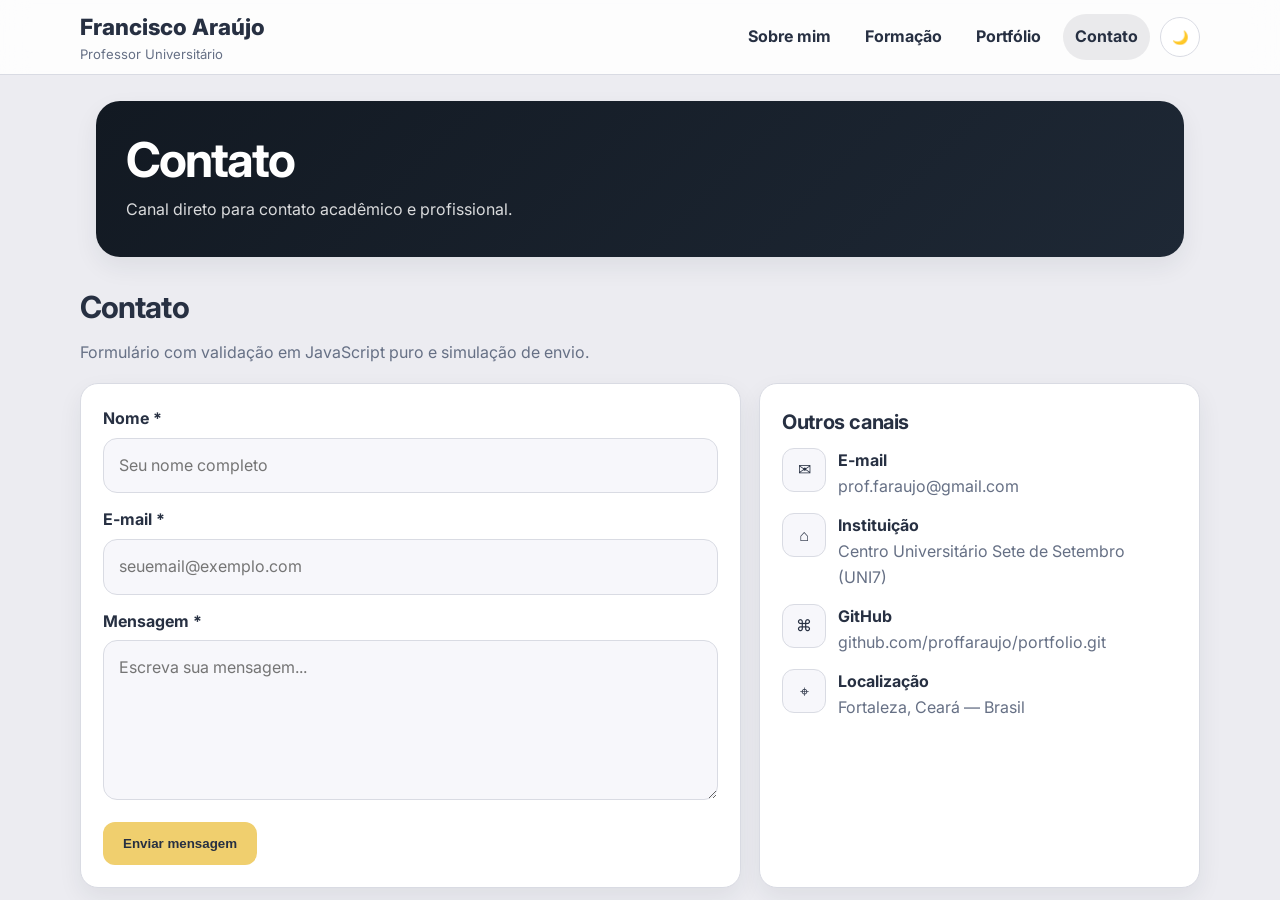
==== contato.html @ e58b44e4 "Upload: Versão final do portfólio com estrutura completa" ====
<!DOCTYPE html>
<html lang="pt-BR" data-tema="claro">
<head>
  <meta charset="UTF-8">
  <meta name="viewport" content="width=device-width, initial-scale=1.0">
  <meta name="description" content="Contato — Prof. Francisco Araújo.">
  <title>Contato — Prof. Francisco Araújo</title>
  <link rel="stylesheet" href="css/style.css?v=final1">
</head>
<body>
  <header class="topbar">
    <div class="nav-wrap">
      <div class="brand">
        <a href="index.html" class="logo">Francisco Araújo</a>
        <span class="role">Professor Universitário</span>
      </div>
      <button class="hamburger" id="hamburger" aria-label="Abrir menu" aria-expanded="false" type="button"><span></span><span></span><span></span></button>
      <div class="nav-links" id="nav-links">
        <a href="index.html">Sobre mim</a>
        <a href="formacao.html">Formação</a>
        <a href="portfolio.html">Portfólio</a>
        <a href="contato.html" class="ativo">Contato</a>
        <div class="nav-actions"><button class="btn-tema" id="btn-tema" aria-label="Alternar tema" type="button">🌙</button></div>
      </div>
    </div>
  </header>

  <main class="section-wrap">
    <section class="page-hero">
      <h1>Contato</h1>
      <p>Canal direto para contato acadêmico e profissional.</p>
    </section>

    <section class="section">
      <h2>Contato</h2>
      <p class="lead">Formulário com validação em JavaScript puro e simulação de envio.</p>
      <div class="form-grid">
        <article class="card">
          <form id="form-contato" novalidate>
            <div class="form-group"><label for="campo-nome">Nome *</label><input id="campo-nome" type="text" placeholder="Seu nome completo"><span class="msg-erro">Por favor, informe seu nome.</span></div>
            <div class="form-group"><label for="campo-email">E-mail *</label><input id="campo-email" type="email" placeholder="seuemail@exemplo.com"><span class="msg-erro">Por favor, informe um e-mail válido.</span></div>
            <div class="form-group"><label for="campo-mensagem">Mensagem *</label><textarea id="campo-mensagem" placeholder="Escreva sua mensagem..."></textarea><span class="msg-erro">Por favor, escreva sua mensagem.</span></div>
            <button class="btn-submit" type="submit">Enviar mensagem</button>
          </form>
        </article>
        <aside class="card">
          <h3>Outros canais</h3>
          <div class="contact-list">
            <div class="contact-item"><div class="icon">✉</div><div><strong>E-mail</strong><p>prof.faraujo@gmail.com</p></div></div>
            <div class="contact-item"><div class="icon">⌂</div><div><strong>Instituição</strong><p>Centro Universitário Sete de Setembro (UNI7)</p></div></div>
            <div class="contact-item"><div class="icon">⌘</div><div><strong>GitHub</strong><p><a href="https://github.com/proffaraujo/portfolio.git" target="_blank" rel="noopener">github.com/proffaraujo/portfolio.git</a></p></div></div>
            <div class="contact-item"><div class="icon">⌖</div><div><strong>Localização</strong><p>Fortaleza, Ceará — Brasil</p></div></div>
          </div>
        </aside>
      </div>
    </section>
  </main>

  <div class="modal-overlay" id="modal-sucesso" role="dialog" aria-modal="true" aria-label="Mensagem enviada">
    <div class="modal-caixa">
      <h3>Mensagem enviada com sucesso!</h3>
      <p>Obrigado pelo contato. Retornarei o mais breve possível.</p>
      <button class="btn-modal-fechar" type="button">Fechar</button>
    </div>
  </div>

  <script src="js/main.js"></script>
</body>
</html>
---- css/style.css ----
@import url('https://fonts.googleapis.com/css2?family=Inter:wght@300;400;500;600;700;800&display=swap');

*{box-sizing:border-box;margin:0;padding:0}
:root{
  --bg:#ececf1;
  --panel:#f5f5fa;
  --surface:#ffffff;
  --surface-soft:#f7f7fb;
  --text:#273042;
  --muted:#667085;
  --line:#d9dbe3;
  --dark:#121922;
  --dark-2:#1e2835;
  --gold:#f0cf6e;
  --gold-2:#ddb955;
  --button-dark:#313e51;
  --card-shadow:0 10px 24px rgba(31,41,55,.07);
  --transition:.25s ease;
}
[data-tema="escuro"]{
  --bg:#101621;
  --panel:#181f2b;
  --surface:#111827;
  --surface-soft:#172130;
  --text:#edf2f7;
  --muted:#b1bdcb;
  --line:#293445;
  --dark:#09111a;
  --dark-2:#111a27;
  --button-dark:#223041;
  --card-shadow:0 12px 28px rgba(0,0,0,.28);
}
html{scroll-behavior:smooth}

/* ── HOME PAGE: trava total no html+body — sem scroll em nenhum nível ── */
html:has(.v5-home-card){
  height:100dvh;
  overflow:hidden;
}
.v5-body{
  height:100dvh;
  overflow:hidden;
  font-family:'Inter',sans-serif;
  background:var(--bg);
  color:var(--text);
  line-height:1.6;
}
body{
  min-height:100dvh;
  font-family:'Inter',sans-serif;
  background:var(--bg);
  color:var(--text);
  line-height:1.6;
}
a{text-decoration:none;color:inherit}
img{max-width:100%;display:block}

/* ===== HOME ===== */
.v5-shell{width:100%;height:100dvh;margin:0;overflow:hidden}
.v5-home-card{
  background:var(--panel);
  height:100dvh;
  overflow:hidden;
  display:flex;
  flex-direction:column;
}

/* Hero ocupa ~68% da tela */
.v5-hero{
  position:relative;
  flex:0 0 68vh;
  display:flex;
  flex-direction:column;
  overflow:hidden;
  background:
    linear-gradient(90deg, rgba(21,28,38,.76) 0%, rgba(21,28,38,.62) 28%, rgba(21,28,38,.28) 58%, rgba(21,28,38,.10) 100%),
    linear-gradient(180deg, rgba(11,16,22,.24) 0%, rgba(11,16,22,.08) 55%, rgba(11,16,22,.12) 100%),
    url('../images/hero-profile.png') right bottom / auto 100% no-repeat,
    linear-gradient(180deg, #27303a 0%, #58616c 100%);
}
.v5-hero::before{content:'';position:absolute;inset:0;backdrop-filter:blur(1.4px)}
.v5-navbar,.v5-top-line,.v5-hero-content{position:relative;z-index:2}
.v5-navbar{flex-shrink:0;padding:2vh 2vw 0}
.v5-nav-wrap{display:flex;align-items:center;justify-content:space-between;gap:1.5vw}

/* Francisco Araújo — fonte triplicada via vw proporcional */
.v5-brand{
  color:#f7f7fb;
  font-size:1.47vw;
  font-weight:700;
  background:rgba(44,50,59,.48);
  padding:1vh 1.2vw;
  min-width:22vw;
  display:inline-flex;
  align-items:center;
  min-height:6vh;
  line-height:1.1;
  white-space:nowrap;
}

/* Sobre mim / Formação / Portfólio / Contato */
.v5-nav-links{display:flex;align-items:center;gap:1.5vw}
.v5-nav-links a{
  color:#f7f7fb;
  font-size:1.09vw;
  font-weight:800;
  padding:0.5vh 0;
  line-height:1.05;
  white-space:nowrap;
}
.v5-nav-links a.ativo{opacity:1}
.v5-lang-toggle{
  width:64px;height:36px;border:none;border-radius:999px;background:rgba(255,255,255,.95);
  display:flex;align-items:center;gap:6px;padding:0 7px 0 10px;cursor:pointer;
  box-shadow:0 8px 18px rgba(17,24,39,.16);flex-shrink:0
}
.v5-lang-toggle .lang-lock,.v5-lang-toggle .lang-text{font-size:.8rem;color:#5d6775;line-height:1}
.v5-lang-toggle .lang-text{font-weight:600;margin-right:auto}
.v5-lang-toggle .lang-knob{
  width:22px;height:22px;border-radius:50%;background:#8da1a8;
  box-shadow:inset 0 0 0 2px rgba(255,255,255,.24);
  transition:transform var(--transition), background-color var(--transition)
}
[data-tema="escuro"] .v5-lang-toggle .lang-knob{transform:translateX(-4px);background:#3f556c}

.v5-top-line{height:1px;flex-shrink:0;margin:1.5vh 2vw 0;background:rgba(255,255,255,.22)}

/* Área central do hero — alinha verticalmente */
.v5-hero-content{
  flex:1;
  display:flex;
  align-items:center;
  padding:2vh 3vw;
}
.v5-hero-copy{max-width:65vw;color:#fff}

/* "Sobre Mim" — h1 grande proporcional */
.v5-hero-copy h1{
  font-size:3.99vw;
  line-height:1;
  letter-spacing:-.055em;
  font-weight:800;
  margin-bottom:2vh;
}

/* "Professor, pesquisador e desenvolvedor..." */
.v5-hero-subtitle{
  width:min(70vw, 100%);
  color:rgba(255,255,255,.92);
  font-size:1.18vw;
  font-weight:600;
  line-height:1.25;
}

/* Bottom panel ocupa ~32% restantes */
.v5-bottom-panel{
  flex:1;
  background:var(--panel);
  padding:2.5vh 2vw 2vh;
  display:flex;
  flex-direction:column;
  overflow:hidden;
}
.v5-section-line{height:1px;background:#d3d4dc;margin-bottom:2vh;flex-shrink:0}
.v5-info-cards{
  display:grid;
  grid-template-columns:repeat(3,1fr);
  gap:1.2vw;
  flex:1;
  align-items:stretch;
}
.v5-info-card{
  background:rgba(255,255,255,.72);
  border:1px solid rgba(219,221,230,.95);
  border-radius:16px;
  box-shadow:var(--card-shadow);
  text-align:center;
  padding:2vh 1.5vw;
  display:flex;
  flex-direction:column;
  align-items:center;
  justify-content:center;
}
.v5-info-card-link{
  display:block;
  transition:transform var(--transition), box-shadow var(--transition), border-color var(--transition);
  border-radius:16px;
  height:100%;
}
.v5-info-card-link:hover .v5-info-card,.v5-info-card-link:focus-visible .v5-info-card{
  transform:translateY(-4px);
  box-shadow:0 14px 30px rgba(31,41,55,.11);
  border-color:#cfd5df
}
.v5-info-card-link:focus-visible{outline:none}

.v5-card-icon{
  width:5vh;height:5vh;
  margin:0 auto 1.2vh;
  position:relative;
  background-position:center;
  background-repeat:no-repeat;
  background-size:contain
}
.v5-card-icon.user-icon{background:url('../images/trajetoria-icon.png') center/contain no-repeat;border-radius:0}
.v5-card-icon.user-icon::before,.v5-card-icon.user-icon::after{content:none}
.v5-card-icon.edu-icon{border-radius:50%;background:#7892a4}
.v5-card-icon.edu-icon::before{
  content:'';position:absolute;left:50%;top:22%;transform:translateX(-50%);
  width:0;height:0;border-left:30% solid transparent;border-right:30% solid transparent;
  border-bottom:22% solid #4d687d;border-top:22% solid transparent;
}
.v5-card-icon.edu-icon::after{
  content:'';position:absolute;left:50%;top:52%;transform:translateX(-50%);
  width:40%;height:22%;border:3px solid #4d687d;border-top:none;border-radius:0 0 5px 5px;
}
.v5-card-icon.contact-icon{border-radius:50%;background:#91a7b3}
.v5-card-icon.contact-icon::before{
  content:'\260E';position:absolute;left:50%;top:50%;
  transform:translate(-50%,-54%) rotate(-12deg);color:#fff;font-size:1.3rem;font-weight:700
}

/* Formação / Portfólio / Contato (títulos dos cards) */
.v5-info-card h3{
  color:#374151;
  font-size:1.18vw;
  line-height:1.15;
  font-weight:800;
  margin-bottom:1vh;
  letter-spacing:-.04em
}
.v5-card-line{width:100%;height:1px;background:#d6d8df;margin:0 auto 1vh}

/* "Minha trajetória..." / "Meus projetos..." / "Fale comigo" */
.v5-info-card p{
  color:#525f73;
  font-size:0.84vw;
  font-weight:500;
  line-height:1.3
}

/* shared internal pages */
.topbar{position:sticky;top:0;z-index:1000;backdrop-filter:blur(14px);background:rgba(255,255,255,.86);border-bottom:1px solid var(--line)}
[data-tema="escuro"] .topbar{background:rgba(10,16,24,.84)}
.topbar .nav-wrap,.section-wrap{width:min(1120px, calc(100% - 32px));margin:0 auto}
.topbar .nav-wrap{min-height:74px;display:flex;align-items:center;justify-content:space-between;gap:16px}
.topbar .brand{display:flex;flex-direction:column}
.topbar .brand .logo{color:var(--text);font-size:1.4rem;font-weight:800}
.topbar .brand .role{color:var(--muted);font-size:.82rem}
.topbar .nav-links{display:flex;align-items:center;gap:10px}
.topbar .nav-links a{color:var(--text);font-weight:700;padding:10px 12px;border-radius:999px}
.topbar .nav-links a:hover,.topbar .nav-links a.ativo{background:rgba(15,23,32,.08)}
.topbar .btn-tema,.hamburger{width:40px;height:40px;border-radius:999px;border:1px solid var(--line);background:var(--surface);color:var(--text);cursor:pointer}
.page-hero{width:min(1120px, calc(100% - 32px));margin:26px auto 0;background:linear-gradient(135deg, var(--dark), var(--dark-2));color:#fff;border-radius:24px;padding:34px 30px;box-shadow:var(--card-shadow)}
.page-hero h1{font-size:clamp(2rem, 4vw, 3rem);line-height:1.05;letter-spacing:-.04em;margin-bottom:12px}
.page-hero p{max-width:760px;color:rgba(255,255,255,.84)}
.section{margin-top:26px}
.section h2{font-size:1.9rem;margin-bottom:8px;letter-spacing:-.03em}
.section p.lead{color:var(--muted);margin-bottom:18px}
.grid-3,.grid-2{display:grid;gap:18px}
.grid-3{grid-template-columns:repeat(3, 1fr)}
.grid-2{grid-template-columns:repeat(2, 1fr)}
.card{background:var(--surface);border:1px solid var(--line);border-radius:18px;padding:22px;box-shadow:var(--card-shadow)}
.card h3{font-size:1.25rem;margin-bottom:10px;letter-spacing:-.02em}
.card p{color:var(--muted)}
.badge{display:inline-block;padding:6px 11px;border-radius:999px;background:rgba(214,182,118,.16);color:#8b6b2b;font-weight:700;font-size:.78rem;margin-bottom:10px}
.form-grid{display:grid;grid-template-columns:1.2fr .8fr;gap:18px}
.form-group{margin-bottom:14px}
label{display:block;font-weight:700;margin-bottom:6px}
input,textarea{width:100%;border:1px solid var(--line);background:var(--surface-soft);color:var(--text);border-radius:14px;padding:14px 15px;font:inherit}
textarea{min-height:160px;resize:vertical}
input.erro,textarea.erro{border-color:#dc2626}
.msg-erro{display:none;color:#dc2626;font-size:.86rem;margin-top:6px}
.btn-submit,.btn-modal-fechar{border:none;cursor:pointer;padding:14px 20px;border-radius:12px;background:var(--gold);color:#273042;font-weight:800}
.contact-list{display:grid;gap:14px}
.contact-item{display:flex;gap:12px;align-items:flex-start}
.contact-item .icon{width:44px;height:44px;border-radius:12px;background:var(--surface-soft);border:1px solid var(--line);display:grid;place-items:center}
.modal-overlay{position:fixed;inset:0;background:rgba(0,0,0,.5);display:none;align-items:center;justify-content:center;z-index:1500;padding:20px}
.modal-overlay.visivel{display:flex}
.modal-caixa{background:var(--surface);border-radius:18px;padding:26px;width:min(420px, 100%);text-align:center;box-shadow:var(--card-shadow)}
.modal-caixa h3{margin-bottom:10px}
.modal-caixa p{color:var(--muted);margin-bottom:16px}
footer{display:none}
.hamburger{display:none;position:relative}
.hamburger span{position:absolute;left:11px;right:11px;height:2px;background:currentColor;border-radius:2px;transition:.25s ease}
.hamburger span:nth-child(1){top:13px}
.hamburger span:nth-child(2){top:19px}
.hamburger span:nth-child(3){top:25px}
.hamburger.aberto span:nth-child(1){transform:rotate(45deg);top:19px}
.hamburger.aberto span:nth-child(2){opacity:0}
.hamburger.aberto span:nth-child(3){transform:rotate(-45deg);top:19px}

@media (max-width: 920px){
  .v5-hero{flex:0 0 65vh;background:
    linear-gradient(90deg, rgba(21,28,38,.82) 0%, rgba(21,28,38,.68) 52%, rgba(21,28,38,.38) 78%, rgba(21,28,38,.14) 100%),
    linear-gradient(180deg, rgba(11,16,22,.24) 0%, rgba(11,16,22,.08) 55%, rgba(11,16,22,.12) 100%),
    url('../images/hero-profile.png') right bottom / auto 92% no-repeat,
    linear-gradient(180deg, #27303a 0%, #58616c 100%)}
  .v5-info-cards,.grid-3,.grid-2,.form-grid{grid-template-columns:1fr}
}
@media (max-width: 760px){
  .v5-hamburger,.hamburger{display:inline-flex}
  .v5-nav-links,.topbar .nav-links{
    position:absolute;right:18px;top:78px;display:none;flex-direction:column;
    align-items:stretch;width:min(320px,calc(100vw - 36px));padding:12px;border-radius:18px;
    background:rgba(17,24,39,.95);box-shadow:0 14px 26px rgba(0,0,0,.18)
  }
  .topbar .nav-links{background:var(--surface);box-shadow:var(--card-shadow)}
  .v5-nav-links.aberto,.topbar .nav-links.aberto{display:flex}
  .v5-brand{min-width:unset;width:auto;font-size:2.52vw;padding:1vh 3vw;white-space:normal}
  .v5-nav-links a{font-size:1.47vw;padding:1vh 2vw}
  .v5-lang-toggle{width:100%;justify-content:flex-start}
  .v5-hero{flex:0 0 62vh;background:
    linear-gradient(90deg, rgba(21,28,38,.84) 0%, rgba(21,28,38,.72) 60%, rgba(21,28,38,.42) 86%, rgba(21,28,38,.18) 100%),
    linear-gradient(180deg, rgba(11,16,22,.24) 0%, rgba(11,16,22,.08) 55%, rgba(11,16,22,.12) 100%),
    url('../images/hero-profile.png') right bottom / auto 78% no-repeat,
    linear-gradient(180deg, #27303a 0%, #58616c 100%)}
  .v5-hero-copy h1{font-size:5.88vw}
  .v5-hero-subtitle{font-size:1.47vw;max-width:90vw}
  .v5-info-card h3{font-size:1.47vw}
  .v5-info-card p{font-size:1.47vw}
}
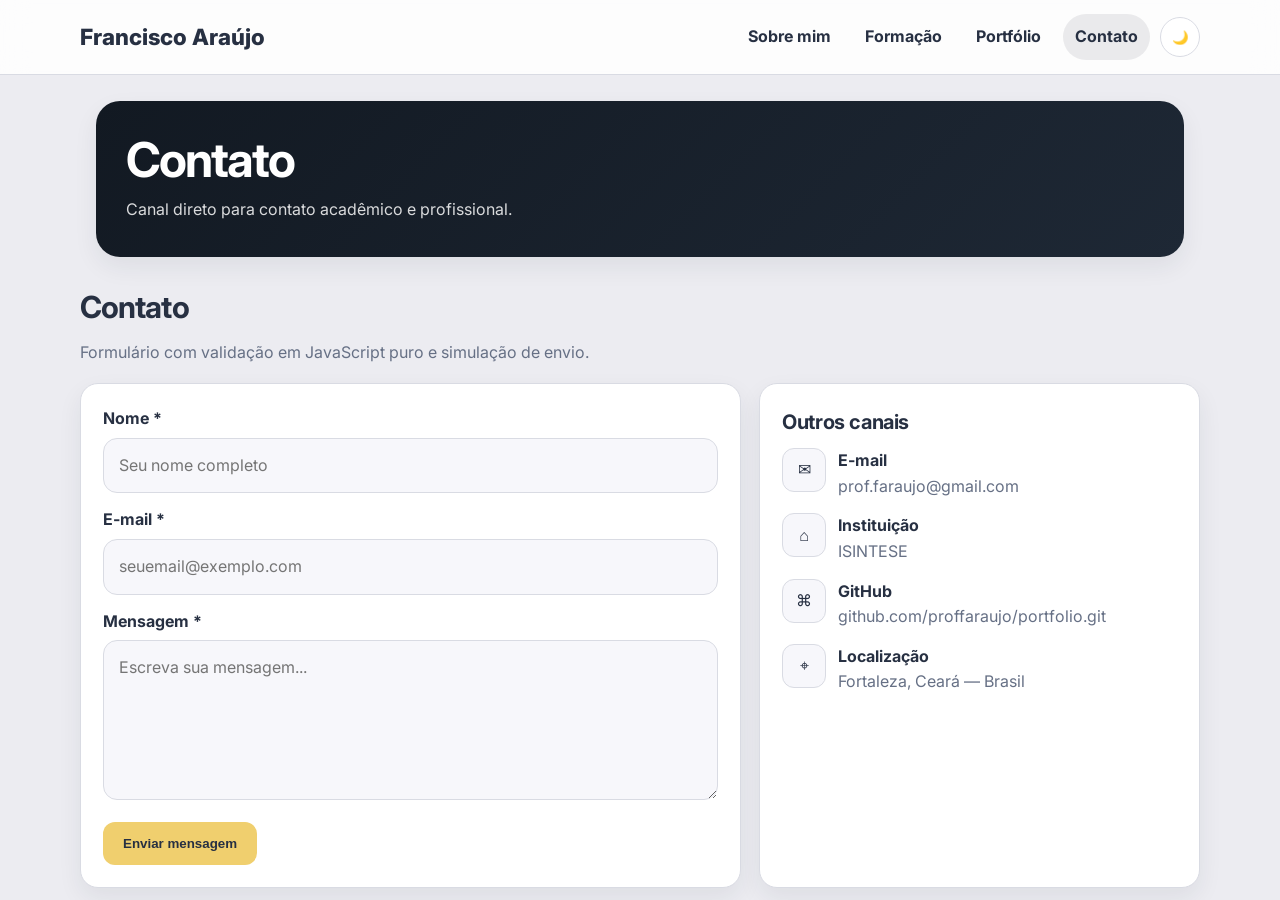
==== commit b47ffc07: "Add files via upload" ====
--- a/contato.html
+++ b/contato.html
@@ -3,8 +3,8 @@
 <head>
   <meta charset="UTF-8">
   <meta name="viewport" content="width=device-width, initial-scale=1.0">
-  <meta name="description" content="Contato — Prof. Francisco Araújo.">
-  <title>Contato — Prof. Francisco Araújo</title>
+  <meta name="description" content="Contato — Francisco Araújo.">
+  <title>Contato — Francisco Araújo</title>
   <link rel="stylesheet" href="css/style.css?v=final1">
 </head>
 <body>
@@ -12,7 +12,7 @@
     <div class="nav-wrap">
       <div class="brand">
         <a href="index.html" class="logo">Francisco Araújo</a>
-        <span class="role">Professor Universitário</span>
+        <span class="role"> </span>
       </div>
       <button class="hamburger" id="hamburger" aria-label="Abrir menu" aria-expanded="false" type="button"><span></span><span></span><span></span></button>
       <div class="nav-links" id="nav-links">
@@ -47,7 +47,7 @@
           <h3>Outros canais</h3>
           <div class="contact-list">
             <div class="contact-item"><div class="icon">✉</div><div><strong>E-mail</strong><p>prof.faraujo@gmail.com</p></div></div>
-            <div class="contact-item"><div class="icon">⌂</div><div><strong>Instituição</strong><p>Centro Universitário Sete de Setembro (UNI7)</p></div></div>
+            <div class="contact-item"><div class="icon">⌂</div><div><strong>Instituição</strong><p>ISINTESE</p></div></div>
             <div class="contact-item"><div class="icon">⌘</div><div><strong>GitHub</strong><p><a href="https://github.com/proffaraujo/portfolio.git" target="_blank" rel="noopener">github.com/proffaraujo/portfolio.git</a></p></div></div>
             <div class="contact-item"><div class="icon">⌖</div><div><strong>Localização</strong><p>Fortaleza, Ceará — Brasil</p></div></div>
           </div>
--- a/css/style.css
+++ b/css/style.css
@@ -75,7 +75,6 @@
   background:
     linear-gradient(90deg, rgba(21,28,38,.76) 0%, rgba(21,28,38,.62) 28%, rgba(21,28,38,.28) 58%, rgba(21,28,38,.10) 100%),
     linear-gradient(180deg, rgba(11,16,22,.24) 0%, rgba(11,16,22,.08) 55%, rgba(11,16,22,.12) 100%),
-    url('../images/hero-profile.png') right bottom / auto 100% no-repeat,
     linear-gradient(180deg, #27303a 0%, #58616c 100%);
 }
 .v5-hero::before{content:'';position:absolute;inset:0;backdrop-filter:blur(1.4px)}
@@ -136,7 +135,7 @@
 
 /* "Sobre Mim" — h1 grande proporcional */
 .v5-hero-copy h1{
-  font-size:3.99vw;
+  font-size:1.60vw; /* reduzido 60%: era 3.99vw */
   line-height:1;
   letter-spacing:-.055em;
   font-weight:800;
@@ -147,12 +146,26 @@
 .v5-hero-subtitle{
   width:min(70vw, 100%);
   color:rgba(255,255,255,.92);
-  font-size:1.18vw;
+  font-size:0.83vw; /* reduzido 30%: era 1.18vw */
   font-weight:600;
   line-height:1.25;
 }
 
 /* Bottom panel ocupa ~32% restantes */
+/* Imagem de perfil: no DOM apos </header>, visualmente sobreposta ao hero */
+.v5-hero-profile-img{
+  display:block;
+  height:68vh;
+  width:auto;
+  max-width:50%;
+  margin-top:-68vh;
+  margin-left:auto;
+  position:relative;
+  z-index:3;
+  pointer-events:none;
+  flex-shrink:0;
+}
+
 .v5-bottom-panel{
   flex:1;
   background:var(--panel);
@@ -294,8 +307,8 @@
   .v5-hero{flex:0 0 65vh;background:
     linear-gradient(90deg, rgba(21,28,38,.82) 0%, rgba(21,28,38,.68) 52%, rgba(21,28,38,.38) 78%, rgba(21,28,38,.14) 100%),
     linear-gradient(180deg, rgba(11,16,22,.24) 0%, rgba(11,16,22,.08) 55%, rgba(11,16,22,.12) 100%),
-    url('../images/hero-profile.png') right bottom / auto 92% no-repeat,
     linear-gradient(180deg, #27303a 0%, #58616c 100%)}
+  .v5-hero-profile-img{height:65vh;margin-top:-65vh}
   .v5-info-cards,.grid-3,.grid-2,.form-grid{grid-template-columns:1fr}
 }
 @media (max-width: 760px){
@@ -313,10 +326,10 @@
   .v5-hero{flex:0 0 62vh;background:
     linear-gradient(90deg, rgba(21,28,38,.84) 0%, rgba(21,28,38,.72) 60%, rgba(21,28,38,.42) 86%, rgba(21,28,38,.18) 100%),
     linear-gradient(180deg, rgba(11,16,22,.24) 0%, rgba(11,16,22,.08) 55%, rgba(11,16,22,.12) 100%),
-    url('../images/hero-profile.png') right bottom / auto 78% no-repeat,
     linear-gradient(180deg, #27303a 0%, #58616c 100%)}
-  .v5-hero-copy h1{font-size:5.88vw}
-  .v5-hero-subtitle{font-size:1.47vw;max-width:90vw}
+  .v5-hero-profile-img{height:62vh;margin-top:-62vh}
+  .v5-hero-copy h1{font-size:2.35vw} /* reduzido 60%: era 5.88vw */
+  .v5-hero-subtitle{font-size:1.03vw;max-width:90vw} /* reduzido 30%: era 1.47vw */
   .v5-info-card h3{font-size:1.47vw}
   .v5-info-card p{font-size:1.47vw}
 }
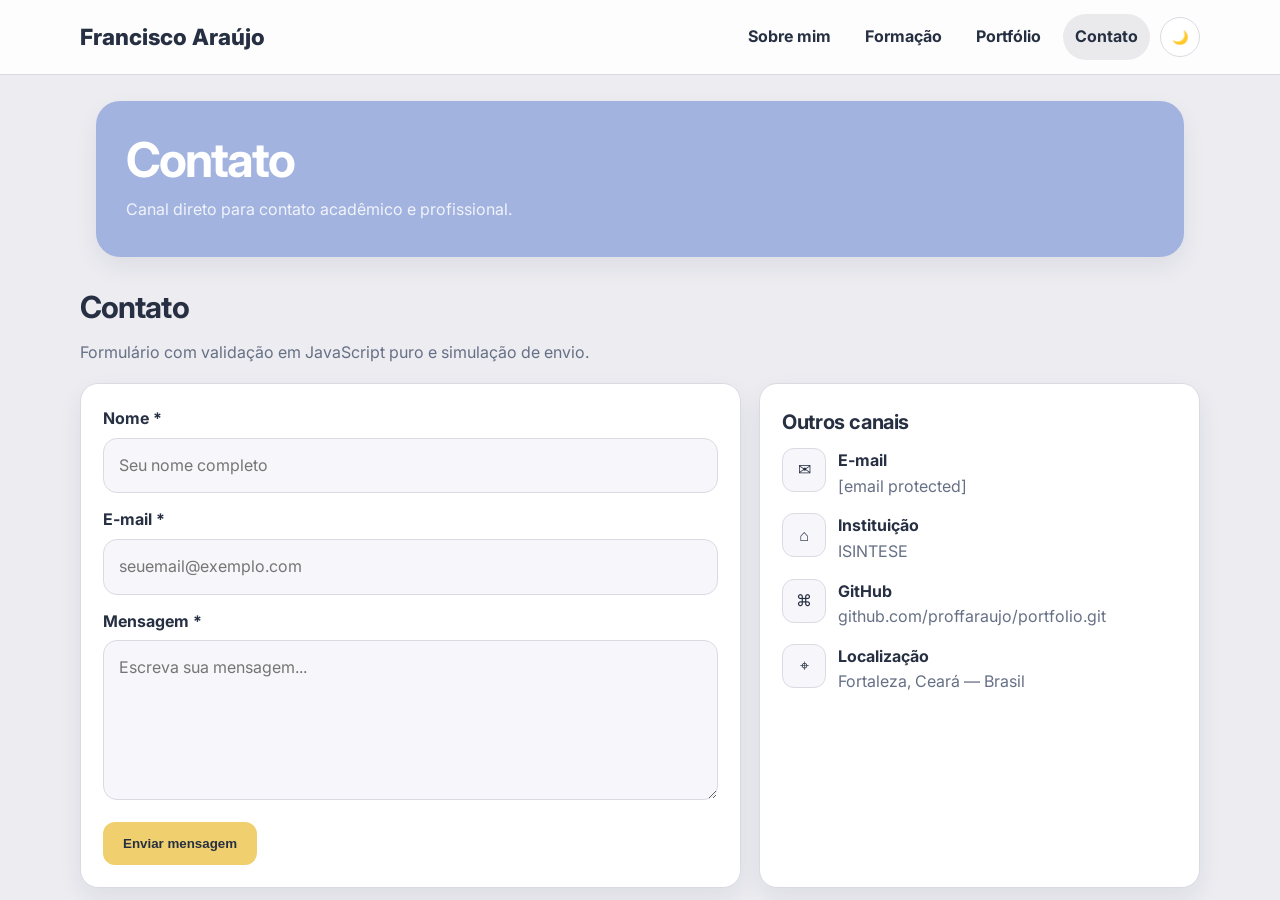
==== commit 41466d01: "Atualiza portfolio" ====
--- a/contato.html
+++ b/contato.html
@@ -26,7 +26,7 @@
   </header>
 
   <main class="section-wrap">
-    <section class="page-hero">
+    <section class="page-hero" style="background:#a2b3e0">
       <h1>Contato</h1>
       <p>Canal direto para contato acadêmico e profissional.</p>
     </section>
@@ -46,7 +46,7 @@
         <aside class="card">
           <h3>Outros canais</h3>
           <div class="contact-list">
-            <div class="contact-item"><div class="icon">✉</div><div><strong>E-mail</strong><p>prof.faraujo@gmail.com</p></div></div>
+            <div class="contact-item"><div class="icon">✉</div><div><strong>E-mail</strong><p><a href="/cdn-cgi/l/email-protection" class="__cf_email__" data-cfemail="0575776a632b63647764706f6a456268646c692b666a68">[email&#160;protected]</a></p></div></div>
             <div class="contact-item"><div class="icon">⌂</div><div><strong>Instituição</strong><p>ISINTESE</p></div></div>
             <div class="contact-item"><div class="icon">⌘</div><div><strong>GitHub</strong><p><a href="https://github.com/proffaraujo/portfolio.git" target="_blank" rel="noopener">github.com/proffaraujo/portfolio.git</a></p></div></div>
             <div class="contact-item"><div class="icon">⌖</div><div><strong>Localização</strong><p>Fortaleza, Ceará — Brasil</p></div></div>
@@ -60,10 +60,4 @@
     <div class="modal-caixa">
       <h3>Mensagem enviada com sucesso!</h3>
       <p>Obrigado pelo contato. Retornarei o mais breve possível.</p>
-      <button class="btn-modal-fechar" type="button">Fechar</button>
-    </div>
-  </div>
-
-  <script src="js/main.js"></script>
-</body>
-</html>
+      <button clas
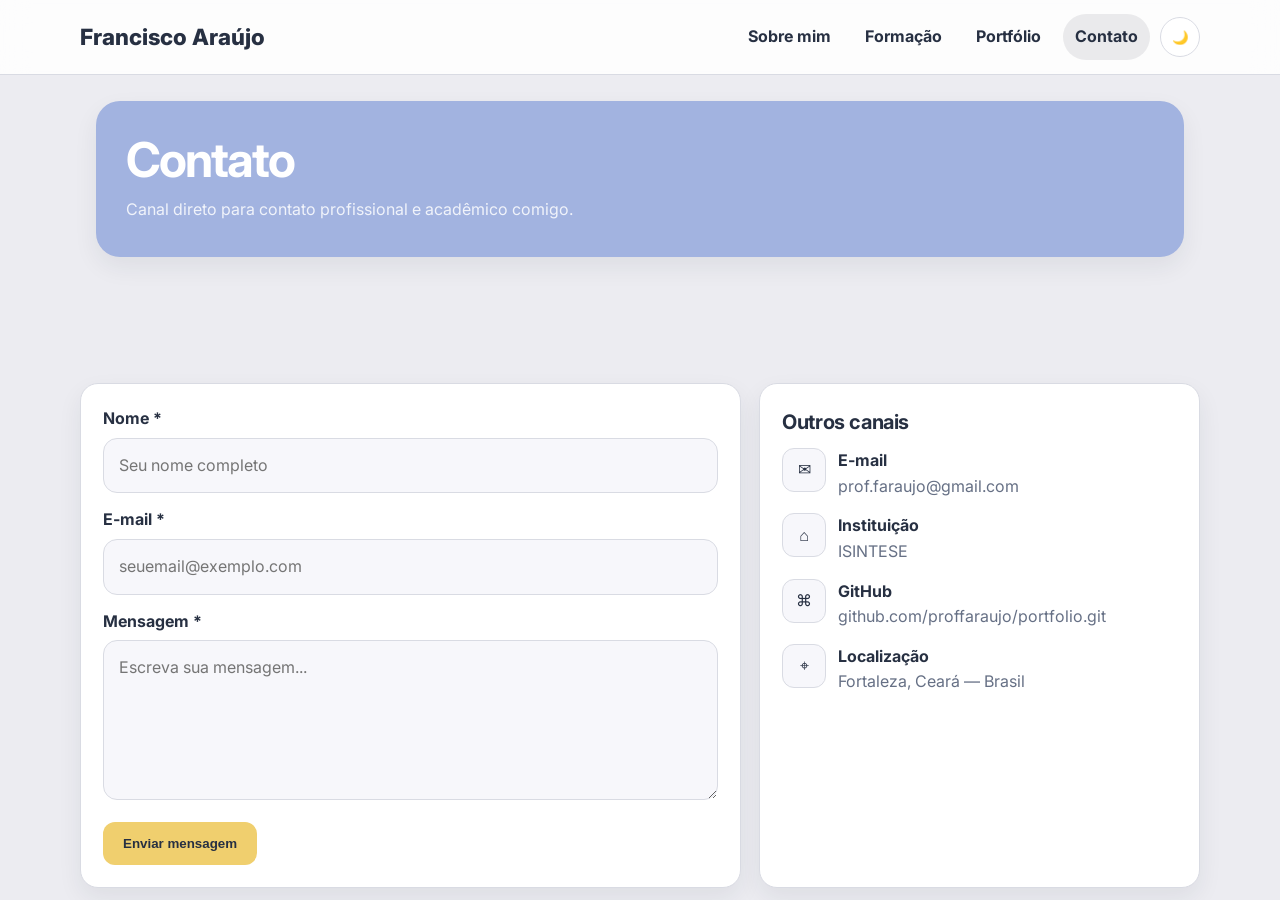
==== commit f584dc94: "Atualiza portfolio" ====
--- a/contato.html
+++ b/contato.html
@@ -6,58 +6,240 @@
   <meta name="description" content="Contato — Francisco Araújo.">
   <title>Contato — Francisco Araújo</title>
   <link rel="stylesheet" href="css/style.css?v=final1">
+
+  <!-- ── Estilos para validação e modal ── -->
+  <style>
+    /* ── Campos válidos / inválidos ── */
+    .form-group input.invalido,
+    .form-group textarea.invalido {
+      border-color: #e53e3e;
+      background-color: #fff5f5;
+      outline: none;
+    }
+    .form-group input.valido,
+    .form-group textarea.valido {
+      border-color: #38a169;
+    }
+
+    /* ── Mensagem de erro inline ── */
+    .msg-erro {
+      display: none;           /* oculta por padrão */
+      color: #e53e3e;
+      font-size: 0.82rem;
+      margin-top: 4px;
+    }
+    .msg-erro.visivel {
+      display: block;
+    }
+
+    /* ── Botão de envio: estado de carregamento ── */
+    .btn-submit:disabled {
+      opacity: 0.65;
+      cursor: not-allowed;
+    }
+
+    /* ── Overlay do modal ── */
+    .modal-overlay {
+      display: none;             /* oculto por padrão */
+      position: fixed;
+      inset: 0;
+      background: rgba(0, 0, 0, 0.55);
+      z-index: 9999;
+      align-items: center;
+      justify-content: center;
+    }
+    .modal-overlay.ativo {
+      display: flex;             /* exibe ao receber a classe .ativo */
+    }
+
+    /* ── Caixa interna do modal ── */
+    .modal-caixa {
+      background: #fff;
+      border-radius: 12px;
+      padding: 2rem 2.5rem;
+      max-width: 420px;
+      width: 90%;
+      text-align: center;
+      box-shadow: 0 8px 32px rgba(0,0,0,0.18);
+      animation: entrar 0.25s ease;
+    }
+    [data-tema="escuro"] .modal-caixa {
+      background: #1e2130;
+      color: #e2e8f0;
+    }
+
+    @keyframes entrar {
+      from { opacity: 0; transform: translateY(-18px) scale(0.96); }
+      to   { opacity: 1; transform: translateY(0)     scale(1);    }
+    }
+
+    .modal-caixa h3      { margin-bottom: 0.5rem; font-size: 1.25rem; }
+    .modal-caixa p       { margin-bottom: 1.25rem; color: #555; }
+    [data-tema="escuro"] .modal-caixa p { color: #a0aec0; }
+
+    .modal-caixa .icone-sucesso {
+      font-size: 2.8rem;
+      display: block;
+      margin-bottom: 0.75rem;
+    }
+
+    .btn-fechar-modal {
+      background: #4a6cf7;
+      color: #fff;
+      border: none;
+      border-radius: 8px;
+      padding: 0.6rem 1.6rem;
+      font-size: 1rem;
+      cursor: pointer;
+      transition: background 0.2s;
+    }
+    .btn-fechar-modal:hover  { background: #3a54d4; }
+    .btn-fechar-modal:focus  { outline: 3px solid #a2b3e0; outline-offset: 2px; }
+  </style>
 </head>
 <body>
+
+  <!-- ════════════════════════════════════
+       CABEÇALHO
+  ════════════════════════════════════ -->
   <header class="topbar">
     <div class="nav-wrap">
       <div class="brand">
         <a href="index.html" class="logo">Francisco Araújo</a>
         <span class="role"> </span>
       </div>
-      <button class="hamburger" id="hamburger" aria-label="Abrir menu" aria-expanded="false" type="button"><span></span><span></span><span></span></button>
+      <button class="hamburger" id="hamburger"
+              aria-label="Abrir menu" aria-expanded="false" type="button">
+        <span></span><span></span><span></span>
+      </button>
       <div class="nav-links" id="nav-links">
         <a href="index.html">Sobre mim</a>
         <a href="formacao.html">Formação</a>
         <a href="portfolio.html">Portfólio</a>
         <a href="contato.html" class="ativo">Contato</a>
-        <div class="nav-actions"><button class="btn-tema" id="btn-tema" aria-label="Alternar tema" type="button">🌙</button></div>
+        <div class="nav-actions">
+          <button class="btn-tema" id="btn-tema"
+                  aria-label="Alternar tema" type="button">🌙</button>
+        </div>
       </div>
     </div>
   </header>
 
+  <!-- ════════════════════════════════════
+       CONTEÚDO PRINCIPAL
+  ════════════════════════════════════ -->
   <main class="section-wrap">
+
     <section class="page-hero" style="background:#a2b3e0">
       <h1>Contato</h1>
-      <p>Canal direto para contato acadêmico e profissional.</p>
+      <p>Canal direto para contato profissional e acadêmico comigo.</p>
     </section>
 
     <section class="section">
-      <h2>Contato</h2>
-      <p class="lead">Formulário com validação em JavaScript puro e simulação de envio.</p>
+      <h2>&nbsp;</h2>
+      <p class="lead">&nbsp;</p>
+
       <div class="form-grid">
+
+        <!-- ── Formulário ── -->
         <article class="card">
           <form id="form-contato" novalidate>
-            <div class="form-group"><label for="campo-nome">Nome *</label><input id="campo-nome" type="text" placeholder="Seu nome completo"><span class="msg-erro">Por favor, informe seu nome.</span></div>
-            <div class="form-group"><label for="campo-email">E-mail *</label><input id="campo-email" type="email" placeholder="seuemail@exemplo.com"><span class="msg-erro">Por favor, informe um e-mail válido.</span></div>
-            <div class="form-group"><label for="campo-mensagem">Mensagem *</label><textarea id="campo-mensagem" placeholder="Escreva sua mensagem..."></textarea><span class="msg-erro">Por favor, escreva sua mensagem.</span></div>
+
+            <div class="form-group">
+              <label for="campo-nome">Nome *</label>
+              <input id="campo-nome" type="text"
+                     placeholder="Seu nome completo"
+                     aria-required="true" aria-invalid="false">
+              <span class="msg-erro" role="alert">
+                Por favor, informe seu nome completo (mínimo 3 caracteres).
+              </span>
+            </div>
+
+            <div class="form-group">
+              <label for="campo-email">E-mail *</label>
+              <input id="campo-email" type="email"
+                     placeholder="seuemail@exemplo.com"
+                     aria-required="true" aria-invalid="false">
+              <span class="msg-erro" role="alert">
+                Por favor, informe um e-mail válido (ex.: faraujo@gmail.com).
+              </span>
+            </div>
+
+            <div class="form-group">
+              <label for="campo-mensagem">Mensagem *</label>
+              <textarea id="campo-mensagem"
+                        placeholder="Escreva sua mensagem..."
+                        aria-required="true" aria-invalid="false"></textarea>
+              <span class="msg-erro" role="alert">
+                Por favor, escreva sua mensagem (mínimo 10 caracteres).
+              </span>
+            </div>
+
             <button class="btn-submit" type="submit">Enviar mensagem</button>
+
           </form>
         </article>
+
+        <!-- ── Outros canais ── -->
         <aside class="card">
           <h3>Outros canais</h3>
           <div class="contact-list">
-            <div class="contact-item"><div class="icon">✉</div><div><strong>E-mail</strong><p><a href="/cdn-cgi/l/email-protection" class="__cf_email__" data-cfemail="0575776a632b63647764706f6a456268646c692b666a68">[email&#160;protected]</a></p></div></div>
-            <div class="contact-item"><div class="icon">⌂</div><div><strong>Instituição</strong><p>ISINTESE</p></div></div>
-            <div class="contact-item"><div class="icon">⌘</div><div><strong>GitHub</strong><p><a href="https://github.com/proffaraujo/portfolio.git" target="_blank" rel="noopener">github.com/proffaraujo/portfolio.git</a></p></div></div>
-            <div class="contact-item"><div class="icon">⌖</div><div><strong>Localização</strong><p>Fortaleza, Ceará — Brasil</p></div></div>
+            <div class="contact-item">
+              <div class="icon">✉</div>
+              <div><strong>E-mail</strong><p>prof.faraujo@gmail.com</p></div>
+            </div>
+            <div class="contact-item">
+              <div class="icon">⌂</div>
+              <div><strong>Instituição</strong><p>ISINTESE</p></div>
+            </div>
+            <div class="contact-item">
+              <div class="icon">⌘</div>
+              <div>
+                <strong>GitHub</strong>
+                <p>
+                  <a href="https://github.com/proffaraujo/portfolio.git"
+                     target="_blank" rel="noopener">
+                    github.com/proffaraujo/portfolio.git
+                  </a>
+                </p>
+              </div>
+            </div>
+            <div class="contact-item">
+              <div class="icon">⌖</div>
+              <div><strong>Localização</strong><p>Fortaleza, Ceará — Brasil</p></div>
+            </div>
           </div>
         </aside>
+
       </div>
     </section>
   </main>
 
-  <div class="modal-overlay" id="modal-sucesso" role="dialog" aria-modal="true" aria-label="Mensagem enviada">
+  <!-- ════════════════════════════════════
+       MODAL DE CONFIRMAÇÃO
+  ════════════════════════════════════ -->
+  <div class="modal-overlay"
+       id="modal-sucesso"
+       role="dialog"
+       aria-modal="true"
+       aria-label="Mensagem enviada com sucesso"
+       aria-hidden="true">
     <div class="modal-caixa">
+      <span class="icone-sucesso" aria-hidden="true">✅</span>
       <h3>Mensagem enviada com sucesso!</h3>
       <p>Obrigado pelo contato. Retornarei o mais breve possível.</p>
-      <button clas+      <button class="btn-fechar-modal"
+              id="btn-fechar-modal"
+              type="button">
+        Fechar
+      </button>
+    </div>
+  </div>
+
+  <!-- ════════════════════════════════════
+       SCRIPTS
+  ════════════════════════════════════ -->
+  <script src="js/contato.js"></script>
+
+</body>
+</html>
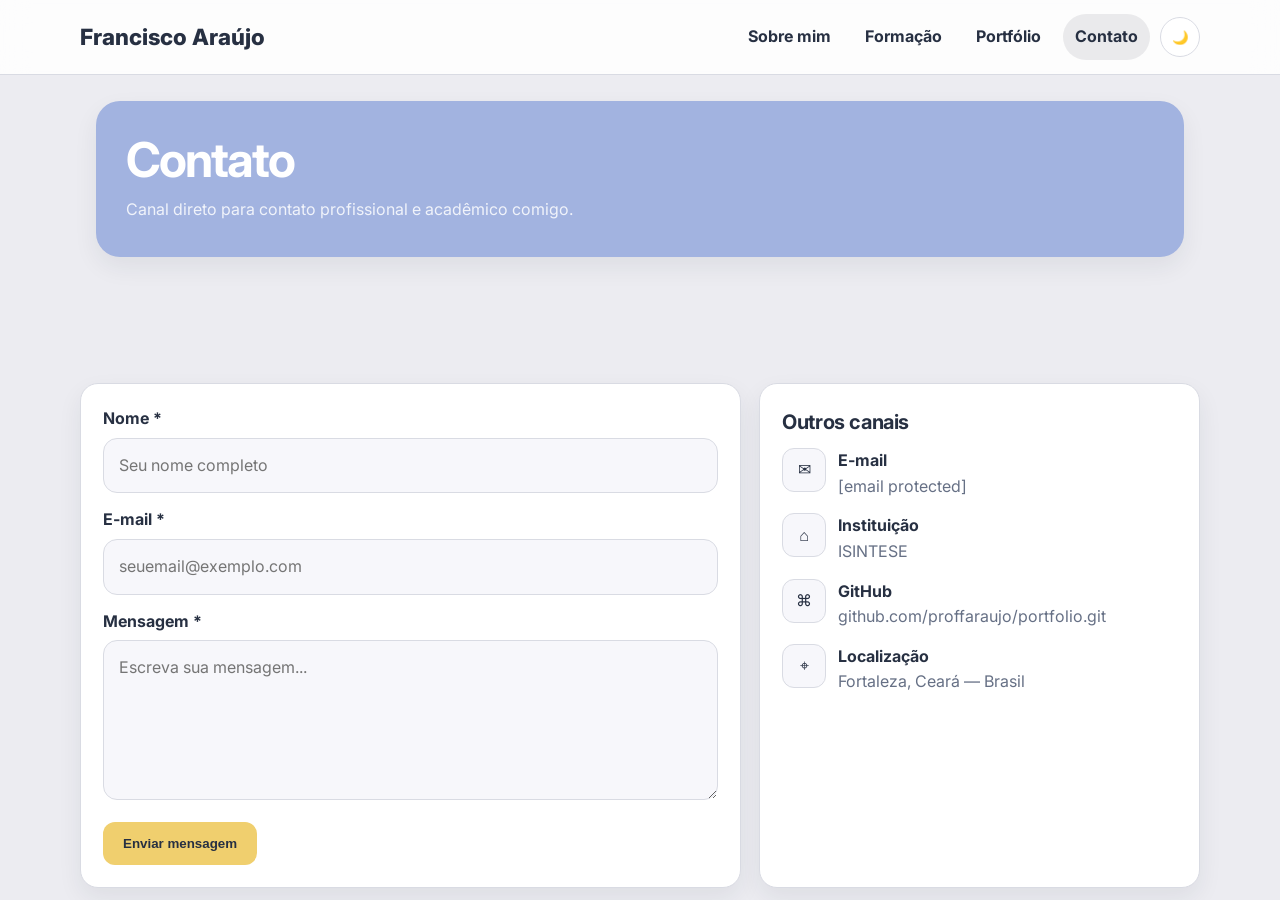
==== commit 0c1f62f2: "Remove todos os arquivos para reiniciar o portfolio" ====
--- a/contato.html
+++ b/contato.html
@@ -5,6 +5,8 @@
   <meta name="viewport" content="width=device-width, initial-scale=1.0">
   <meta name="description" content="Contato — Francisco Araújo.">
   <title>Contato — Francisco Araújo</title>
+  <link rel="icon" type="image/x-icon" href="favicon.ico">
+  <link rel="shortcut icon" type="image/x-icon" href="favicon.ico">
   <link rel="stylesheet" href="css/style.css?v=final1">
 
   <!-- ── Estilos para validação e modal ── -->
@@ -161,7 +163,7 @@
                      placeholder="seuemail@exemplo.com"
                      aria-required="true" aria-invalid="false">
               <span class="msg-erro" role="alert">
-                Por favor, informe um e-mail válido (ex.: faraujo@gmail.com).
+                Por favor, informe um e-mail válido (ex.: <a href="/cdn-cgi/l/email-protection" class="__cf_email__" data-cfemail="adcbccdfccd8c7c2edcac0ccc4c183cec2c0">[email&#160;protected]</a>).
               </span>
             </div>
 
@@ -186,7 +188,7 @@
           <div class="contact-list">
             <div class="contact-item">
               <div class="icon">✉</div>
-              <div><strong>E-mail</strong><p>prof.faraujo@gmail.com</p></div>
+              <div><strong>E-mail</strong><p><a href="/cdn-cgi/l/email-protection" class="__cf_email__" data-cfemail="7e0e0c111850181f0c1f0b14113e19131f1712501d1113">[email&#160;protected]</a></p></div>
             </div>
             <div class="contact-item">
               <div class="icon">⌂</div>
@@ -236,10 +238,4 @@
     </div>
   </div>
 
-  <!-- ════════════════════════════════════
-       SCRIPTS
-  ════════════════════════════════════ -->
-  <script src="js/contato.js"></script>
-
-</body>
-</html>
+  <!-- ═════════════════
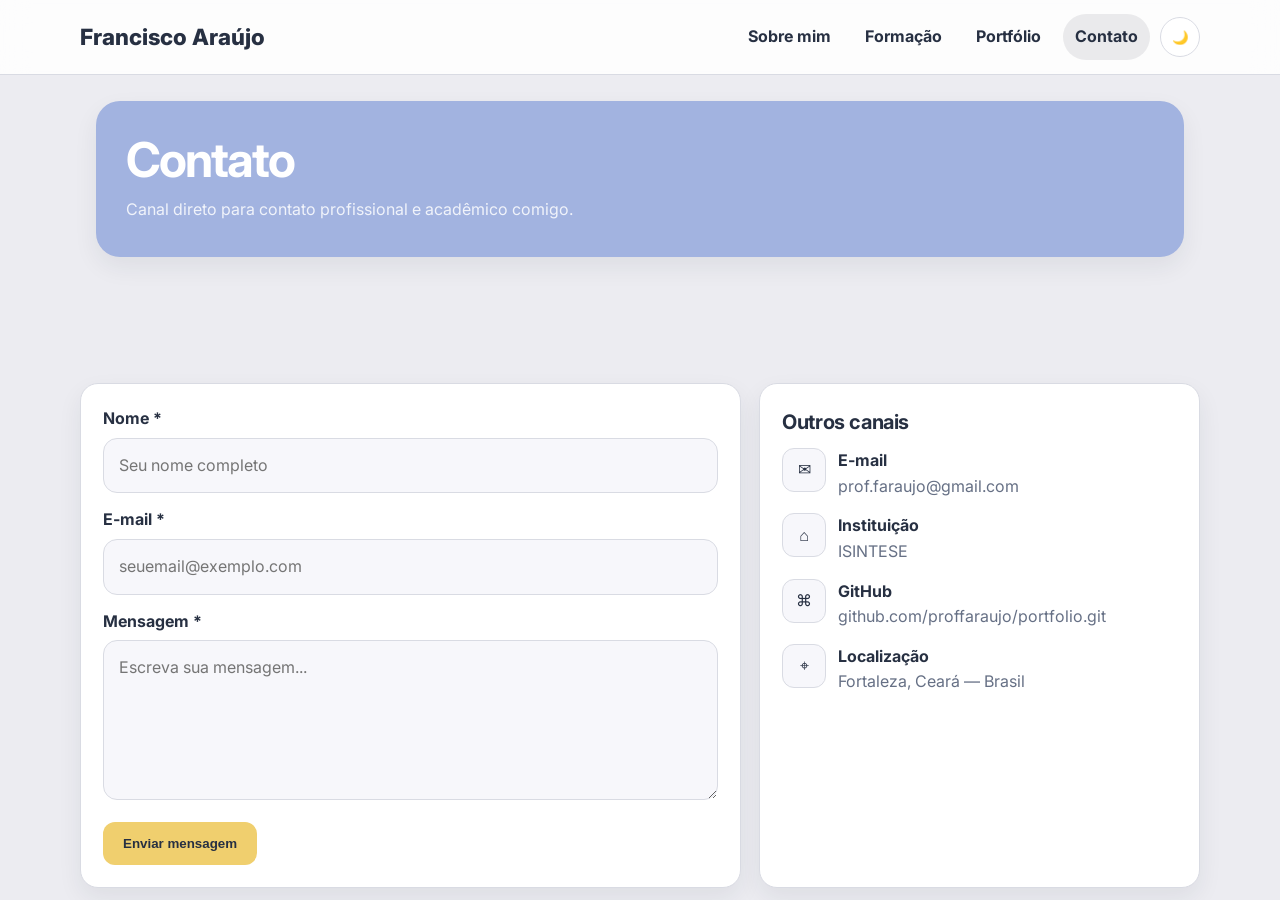
==== commit 3687eb43: "Remove todos os arquivos para reiniciar o portfolio" ====
--- a/contato.html
+++ b/contato.html
@@ -5,8 +5,6 @@
   <meta name="viewport" content="width=device-width, initial-scale=1.0">
   <meta name="description" content="Contato — Francisco Araújo.">
   <title>Contato — Francisco Araújo</title>
-  <link rel="icon" type="image/x-icon" href="favicon.ico">
-  <link rel="shortcut icon" type="image/x-icon" href="favicon.ico">
   <link rel="stylesheet" href="css/style.css?v=final1">
 
   <!-- ── Estilos para validação e modal ── -->
@@ -163,7 +161,7 @@
                      placeholder="seuemail@exemplo.com"
                      aria-required="true" aria-invalid="false">
               <span class="msg-erro" role="alert">
-                Por favor, informe um e-mail válido (ex.: <a href="/cdn-cgi/l/email-protection" class="__cf_email__" data-cfemail="adcbccdfccd8c7c2edcac0ccc4c183cec2c0">[email&#160;protected]</a>).
+                Por favor, informe um e-mail válido (ex.: faraujo@gmail.com).
               </span>
             </div>
 
@@ -188,7 +186,7 @@
           <div class="contact-list">
             <div class="contact-item">
               <div class="icon">✉</div>
-              <div><strong>E-mail</strong><p><a href="/cdn-cgi/l/email-protection" class="__cf_email__" data-cfemail="7e0e0c111850181f0c1f0b14113e19131f1712501d1113">[email&#160;protected]</a></p></div>
+              <div><strong>E-mail</strong><p>prof.faraujo@gmail.com</p></div>
             </div>
             <div class="contact-item">
               <div class="icon">⌂</div>
@@ -238,4 +236,10 @@
     </div>
   </div>
 
-  <!-- ═════════════════+  <!-- ════════════════════════════════════
+       SCRIPTS
+  ════════════════════════════════════ -->
+  <script src="js/contato.js"></script>
+
+</body>
+</html>
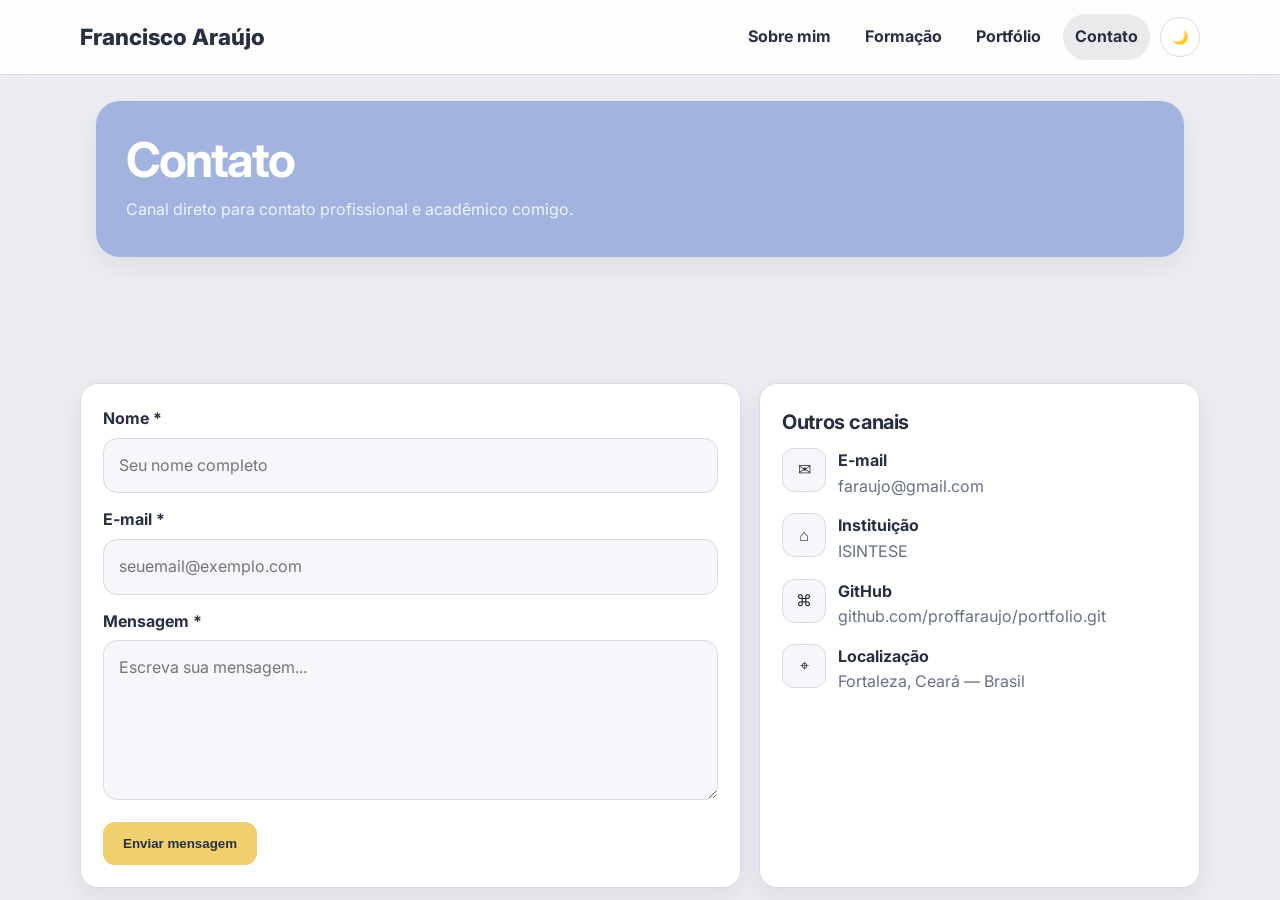
==== commit db3e81d4: "Remove todos os arquivos para reiniciar o portfolio" ====
--- a/contato.html
+++ b/contato.html
@@ -186,7 +186,7 @@
           <div class="contact-list">
             <div class="contact-item">
               <div class="icon">✉</div>
-              <div><strong>E-mail</strong><p>prof.faraujo@gmail.com</p></div>
+              <div><strong>E-mail</strong><p>faraujo@gmail.com</p></div>
             </div>
             <div class="contact-item">
               <div class="icon">⌂</div>
